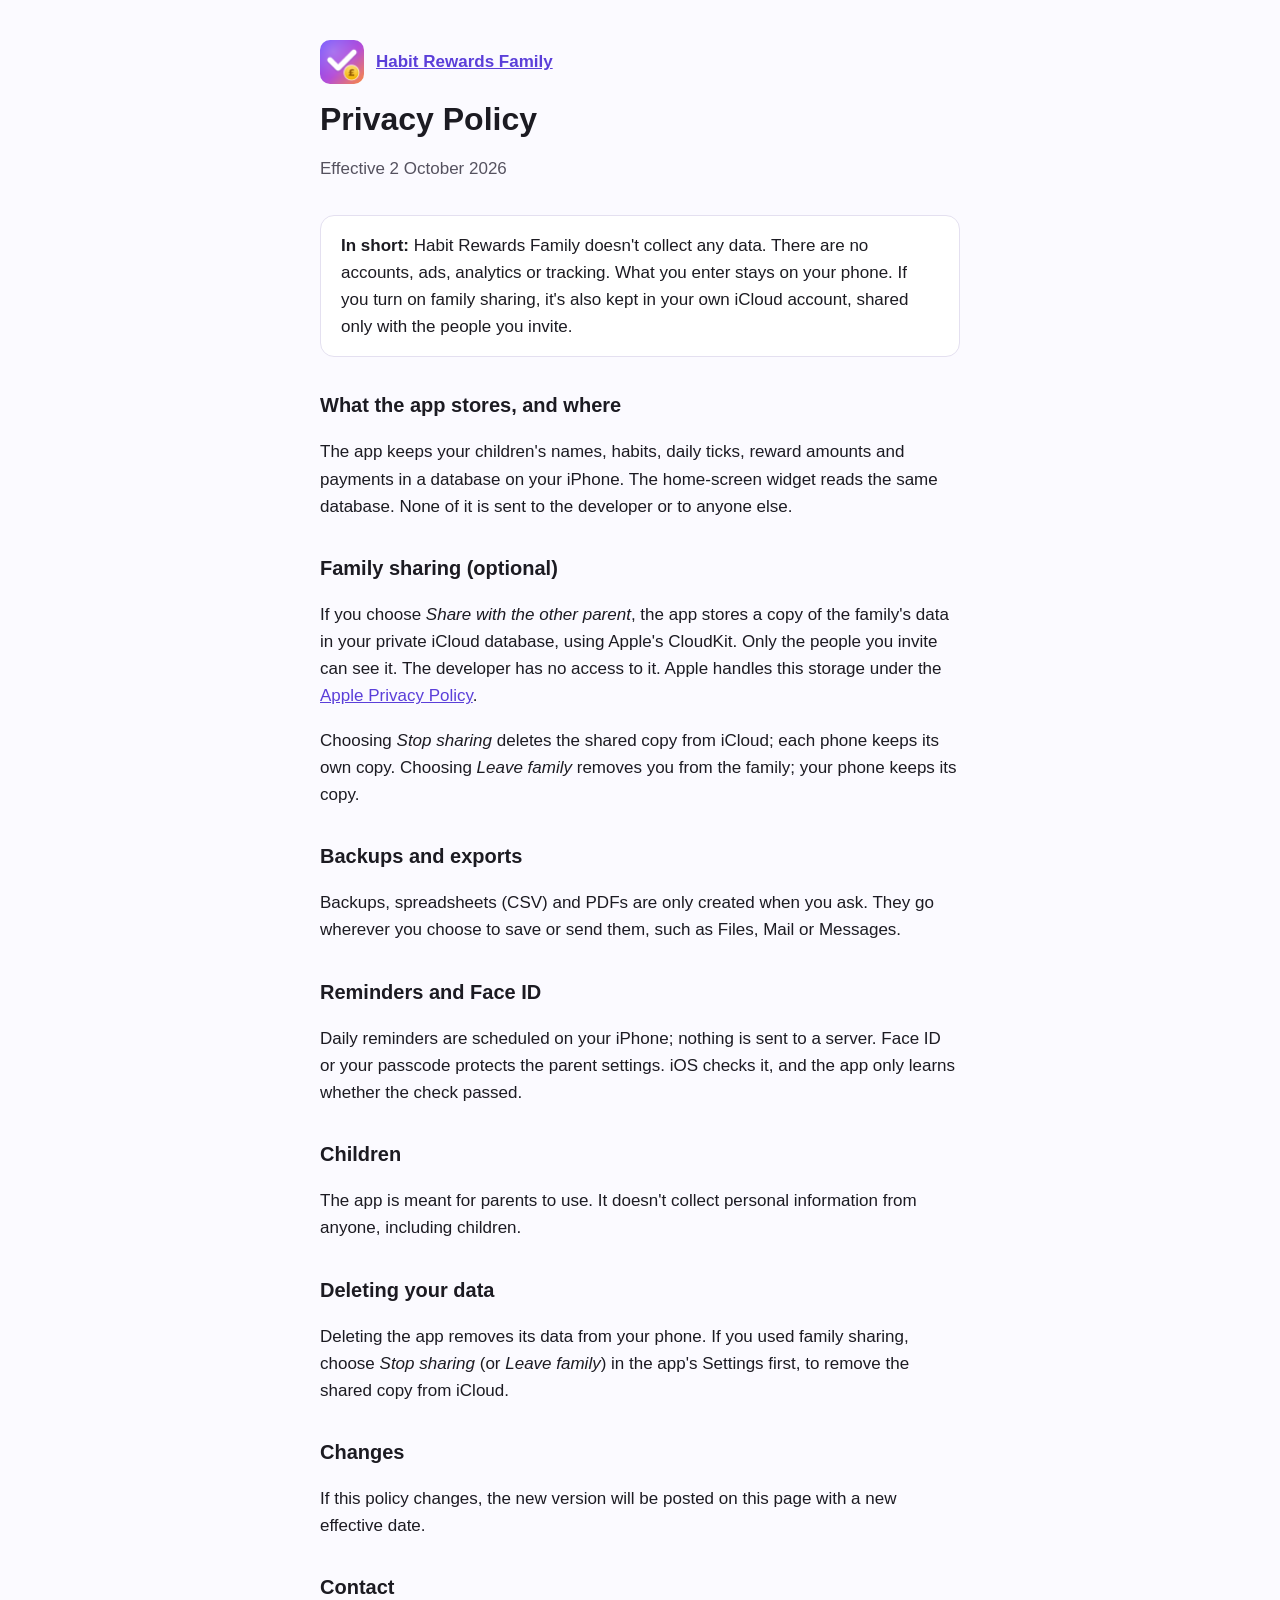
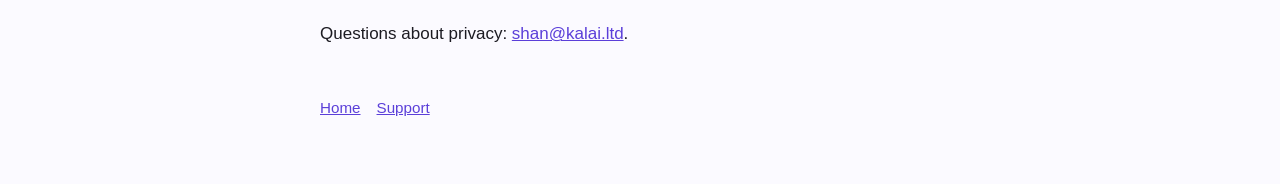
==== docs/privacy.html @ 582ade09 "Habit Rewards Family 1.0 An iPhone app for parents: daily habits for each child, scored into pocket " ====
<!doctype html>
<html lang="en">
<head>
  <meta charset="utf-8">
  <meta name="viewport" content="width=device-width, initial-scale=1">
  <title>Privacy Policy · Habit Rewards Family</title>
  <meta name="description" content="Habit Rewards Family collects no data. Everything stays on your phone, and in your own iCloud if you share with the other parent.">
  <link rel="icon" href="icon.png">
  <link rel="stylesheet" href="style.css">
</head>
<body>
<main>
  <header>
    <a class="app" href="./"><img src="icon.png" alt="">Habit Rewards Family</a>
    <h1>Privacy Policy</h1>
    <p class="muted">Effective 2 October 2026</p>
  </header>

  <div class="card">
    <strong>In short:</strong> Habit Rewards Family doesn't collect any data. There are no accounts, ads,
    analytics or tracking. What you enter stays on your phone. If you turn on family sharing, it's also kept
    in your own iCloud account, shared only with the people you invite.
  </div>

  <h2>What the app stores, and where</h2>
  <p>The app keeps your children's names, habits, daily ticks, reward amounts and payments in a database on your
    iPhone. The home-screen widget reads the same database. None of it is sent to the developer or to anyone else.</p>

  <h2>Family sharing (optional)</h2>
  <p>If you choose <em>Share with the other parent</em>, the app stores a copy of the family's data in your
    private iCloud database, using Apple's CloudKit. Only the people you invite can see it. The developer has no
    access to it. Apple handles this storage under the
    <a href="https://www.apple.com/legal/privacy/">Apple Privacy Policy</a>.</p>
  <p>Choosing <em>Stop sharing</em> deletes the shared copy from iCloud; each phone keeps its own copy. Choosing
    <em>Leave family</em> removes you from the family; your phone keeps its copy.</p>

  <h2>Backups and exports</h2>
  <p>Backups, spreadsheets (CSV) and PDFs are only created when you ask. They go wherever you choose to save or
    send them, such as Files, Mail or Messages.</p>

  <h2>Reminders and Face ID</h2>
  <p>Daily reminders are scheduled on your iPhone; nothing is sent to a server. Face ID or your passcode protects
    the parent settings. iOS checks it, and the app only learns whether the check passed.</p>

  <h2>Children</h2>
  <p>The app is meant for parents to use. It doesn't collect personal information from anyone, including children.</p>

  <h2>Deleting your data</h2>
  <p>Deleting the app removes its data from your phone. If you used family sharing, choose <em>Stop sharing</em>
    (or <em>Leave family</em>) in the app's Settings first, to remove the shared copy from iCloud.</p>

  <h2>Changes</h2>
  <p>If this policy changes, the new version will be posted on this page with a new effective date.</p>

  <h2>Contact</h2>
  <p>Questions about privacy: <a href="mailto:shan@kalai.ltd">shan@kalai.ltd</a>.</p>

  <nav><a href="./">Home</a><a href="support.html">Support</a></nav>
</main>
</body>
</html>
---- docs/style.css ----
:root {
  --bg: #fbfaff;
  --text: #1c1b22;
  --muted: #55525f;
  --accent: #5b3fd9;
  --card: #ffffff;
  --border: #e4e0f0;
  color-scheme: light dark;
}
@media (prefers-color-scheme: dark) {
  :root {
    --bg: #131217;
    --text: #f2f1f6;
    --muted: #b4b1bf;
    --accent: #a995ff;
    --card: #1d1c23;
    --border: #2f2d38;
  }
}
* { box-sizing: border-box; }
body {
  margin: 0;
  background: var(--bg);
  color: var(--text);
  font: 17px/1.6 -apple-system, BlinkMacSystemFont, "Segoe UI", Roboto, Helvetica, Arial, sans-serif;
}
main { max-width: 42rem; margin: 0 auto; padding: 2.5rem 1rem 4rem; }
header { margin-bottom: 2rem; }
header .app { display: flex; align-items: center; gap: .75rem; font-weight: 600; }
header .app img { width: 44px; height: 44px; border-radius: 10px; }
h1 { font-size: 2rem; line-height: 1.2; margin: 1rem 0 .25rem; }
h2 { font-size: 1.25rem; margin: 2rem 0 .5rem; }
p, li { color: var(--text); }
.muted { color: var(--muted); }
a { color: var(--accent); }
.card {
  background: var(--card);
  border: 1px solid var(--border);
  border-radius: 14px;
  padding: 1rem 1.25rem;
  margin: 1rem 0;
}
nav { display: flex; flex-wrap: wrap; gap: 1rem; margin-top: 3rem; font-size: .95rem; }
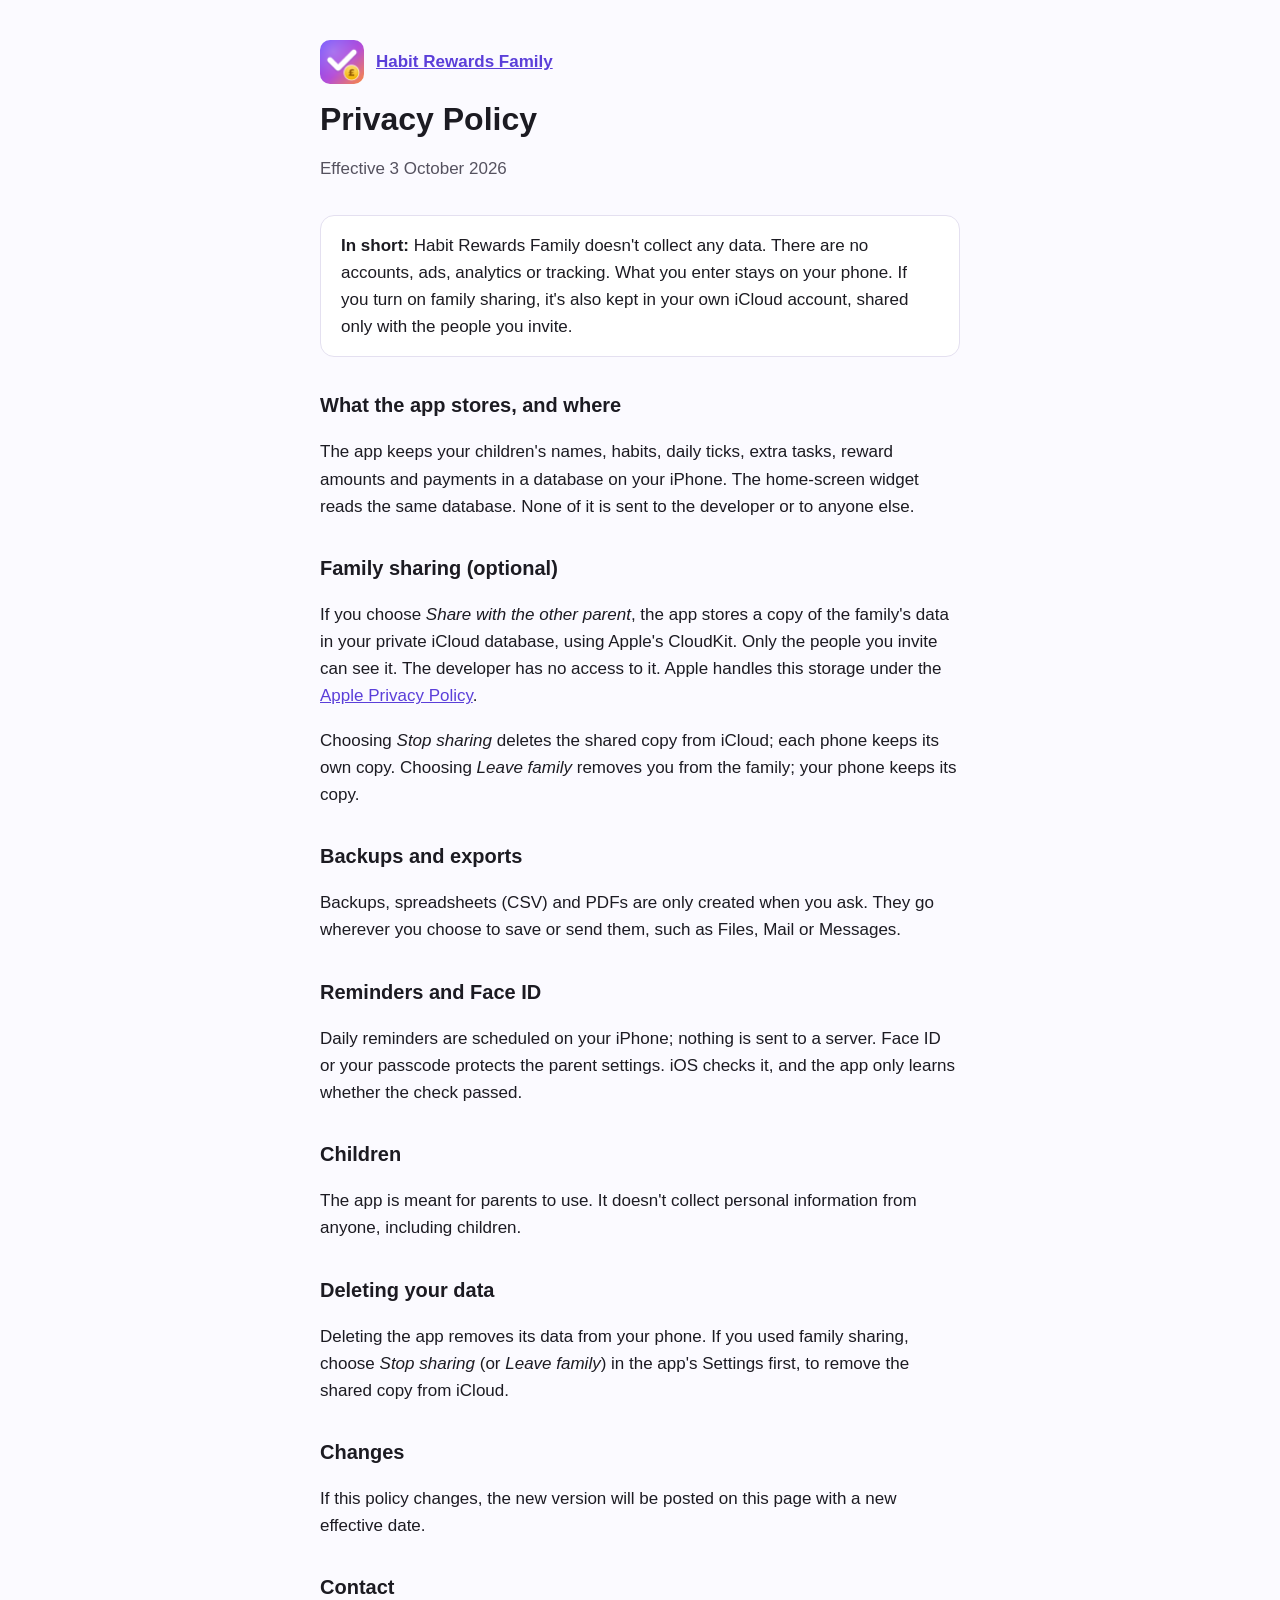
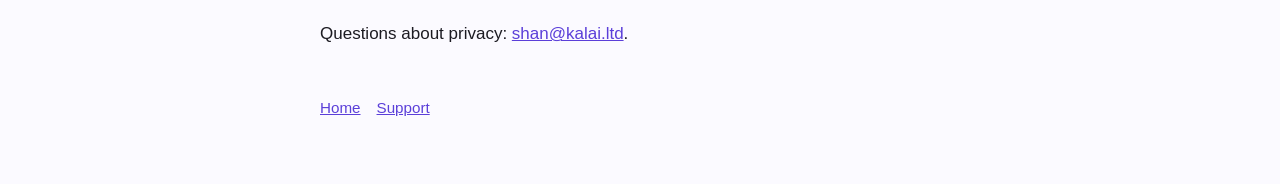
==== commit 3dafb9f4: "Prepare 1.1 for the App Store - Six new screenshots, including extra tasks and a habit for one child" ====
--- a/docs/privacy.html
+++ b/docs/privacy.html
@@ -13,7 +13,7 @@
   <header>
     <a class="app" href="./"><img src="icon.png" alt="">Habit Rewards Family</a>
     <h1>Privacy Policy</h1>
-    <p class="muted">Effective 2 October 2026</p>
+    <p class="muted">Effective 3 October 2026</p>
   </header>
 
   <div class="card">
@@ -23,8 +23,8 @@
   </div>
 
   <h2>What the app stores, and where</h2>
-  <p>The app keeps your children's names, habits, daily ticks, reward amounts and payments in a database on your
-    iPhone. The home-screen widget reads the same database. None of it is sent to the developer or to anyone else.</p>
+  <p>The app keeps your children's names, habits, daily ticks, extra tasks, reward amounts and payments in a database
+    on your iPhone. The home-screen widget reads the same database. None of it is sent to the developer or to anyone else.</p>
 
   <h2>Family sharing (optional)</h2>
   <p>If you choose <em>Share with the other parent</em>, the app stores a copy of the family's data in your
